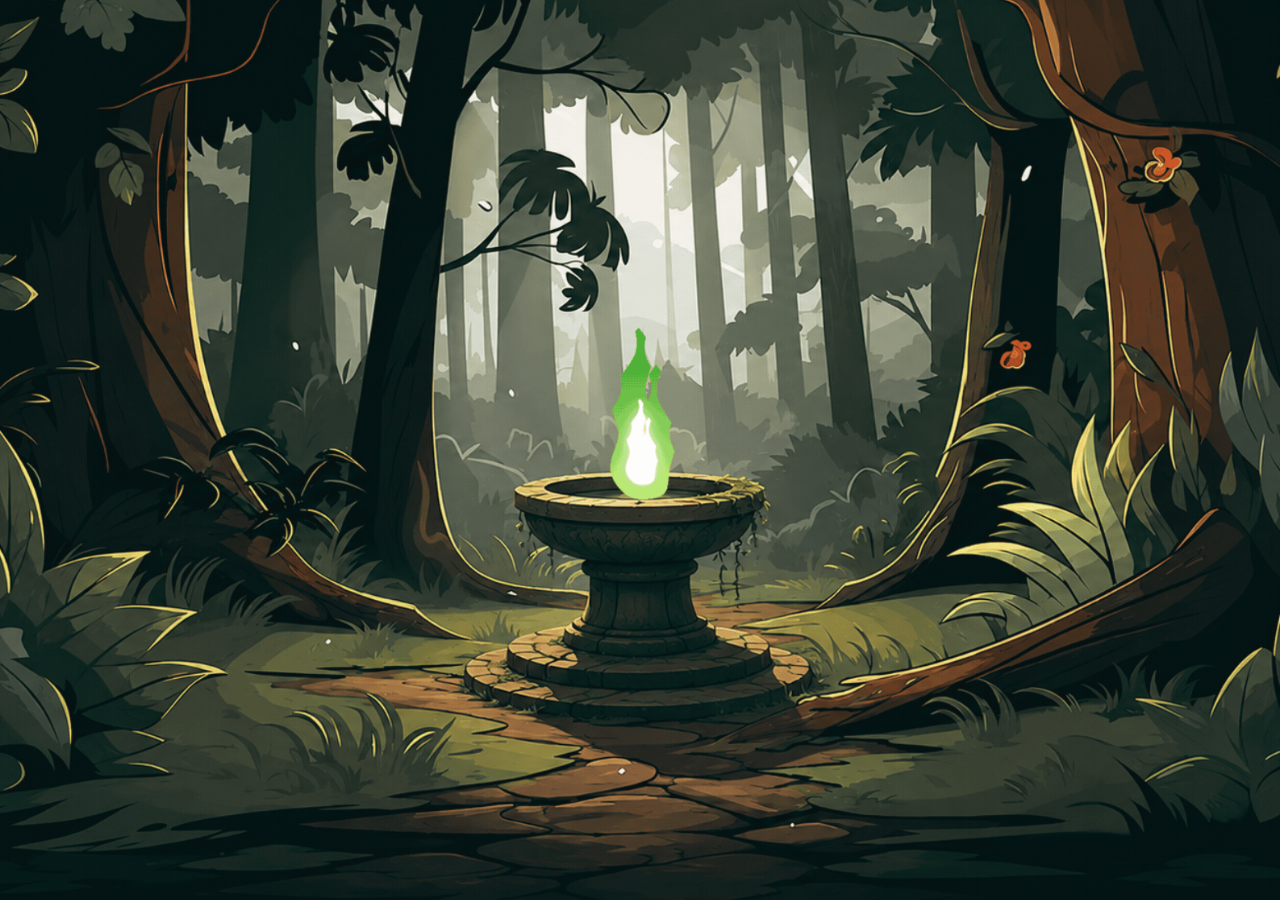
==== index.html @ 1f4b9a21 "Three Blind Mice + more" ====
<!DOCTYPE HTML>
<html>
<head>
    <meta charset="utf-8">
    <meta name="viewport" content="width=device-width, initial-scale=1.0">
    <title>The Hollow Pages</title>
    <link rel="stylesheet" href="style.css">
    <link rel="icon" type="image/x-icon" href="assets/logo-icon.png">
</head>
<body>
    <img src="assets/landing-page.gif" class="background-image" alt="Background image">
    <main>
        
        
        <!--
        <div class="get-started-container">
            <h1 id="title">The <span id="hollow">Hollow</span> Pages</h1>
            <p>Dive deep inside these <span id="innocent-text">innocent</span> tales...</p>
            <a class="get-started-button" href="home/index.html">Get Started</a>
            <div class="warning-container">
                <h2 style="font-family: 'Zalando Sans SemiExpanded', sans-serif; text-decoration: underline;">WARNING</h2>
                <p id="warning-text"><br> Some viewers might find the following content disturbing. <br> Viewer discretion is advised.</p>
            </div>
        </div>
    -->
    </main>
</body>
</html>
---- style.css ----
@import url('https://fonts.googleapis.com/css2?family=Chango&family=Schoolbell&family=Zalando+Sans+SemiExpanded:ital,wght@0,200..900;1,200..900&display=swap');

h1 {
    font-family: 'Chango', sans-serif;
}

h2 {
    font-family: 'Schoolbell', Calibri, sans-serif;
}

p {
    font-family: 'Zalando Sans SemiExpanded', Calibri, sans-serif;
}

.background-container {
    position: relative;
    height: 100vh;
    width: 100%;
    overflow: hidden;
    background-color: rgb(254, 255, 240);
}

.background-image {
    position: absolute;
    top: 0;
    left: 0;
    width: 100%;
    height: 100%;
    object-fit: cover;
    z-index: -1;
}

/*
.get-started-container {
    position: relative;
    z-index: 1;
    text-align: center;
    justify-content: center;
    max-width: 640px;
    width: 100%;
    padding-top: 300px;
    padding: 32px 16px;
    background-color: rgba(240, 255, 255, 0.773);
    border-radius: 10px;
    box-shadow: 0 12px 24px rgba(0, 0, 0, 0.2);
}

.main {
    display: flex;
    justify-content: center;
    align-items: center;
    height: 100vh;
}

#hollow {
    font-weight: bold;
    font-style: italic;
    font-family: 'Chango', 'Zalando Sans SemiExpanded', Arial, sans-serif;
    text-shadow: 0 2px 4px rgba(0, 0, 0, 0.5);
}

#innocent-text {
    font-family: 'Schoolbell', 'Zalando Sans SemiExpanded', Arial, sans-serif;
    font-weight: bold;
    font-style: italic;
    transition: all 0.2s ease;
}

#innocent-text:hover,
#innocent-text:focus-visible {
    text-shadow: 0 2px 4px rgba(254, 59, 41, 0.5);
    color: rgb(254, 59, 41);
}

.get-started-button {
    display: inline-block;
    margin-top: 5px;
    padding: 10px 20px;
    background-color: #ff402e;
    color: white;
    font-family: 'Schoolbell', 'Zalando Sans SemiExpanded', Arial, sans-serif;
    font-size: 24px;
    border-radius: 5px;
    text-decoration: none;
    box-shadow: 0 12px 24px rgba(255, 64, 46, 0.4);
    transition: transform 0.5s ease, box-shadow 0.5s ease;
}

.get-started-button:hover,
.get-started-button:focus-visible {
    transform: translateY(-2px);
    box-shadow: 0 16px 32px rgba(255, 64, 46, 0.6);
}

#title {
    transition: transform 0.2s ease, text-shadow 0.2s ease;
}

#title:hover,
#title:focus-visible {
    transform: translateY(-2px);
}

.warning-container {
    margin-top: 20px;
    padding: 10px;
    background-color: rgb(255, 200, 200);
    border: 1px solid rgb(255, 150, 150);
    border-radius: 5px;
    height: 70px;
    overflow: hidden;
    transition: height 0.5s ease;
}

.warning-container:hover,
.warning-container:focus-within {
    height: 150px;
}
*/
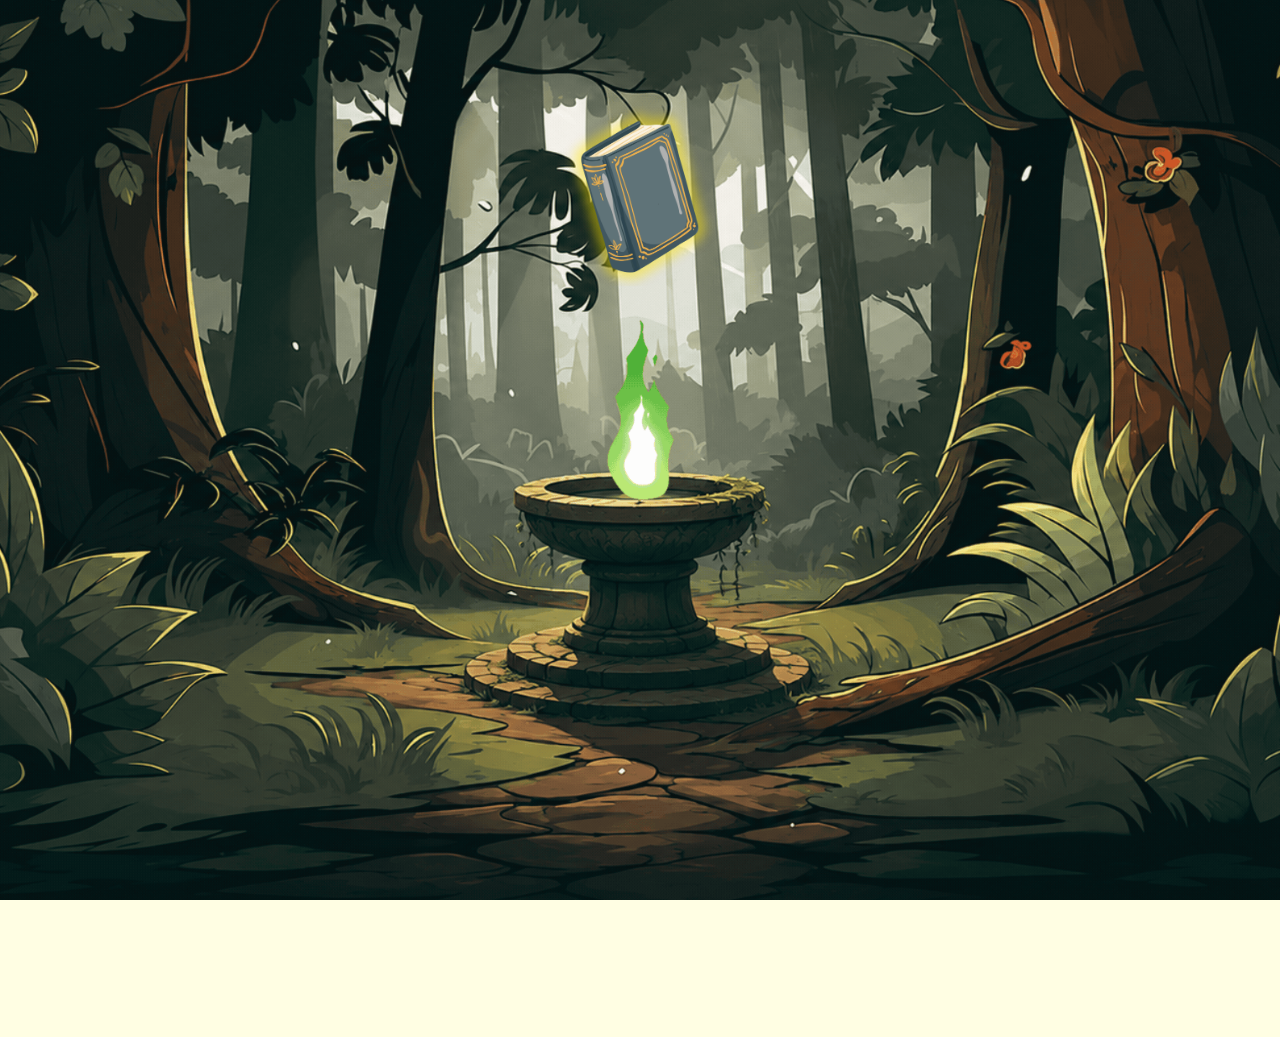
==== commit 85595458: "Landing Page" ====
--- a/index.html
+++ b/index.html
@@ -10,7 +10,25 @@
 <body>
     <img src="assets/landing-page.gif" class="background-image" alt="Background image">
     <main>
-        
+        <div class="glowing-book" id="glowing-book">
+            <img src="assets/glowing-book.png" alt="book">
+        </div>
+        <div class="open-book" id="open-book">
+            <div style="width: 100%; height: 100%; background-color: aliceblue; border-radius: 3px; border-left: solid 10px #cbcbcb; border-right: solid 10px #cbcbcb;">
+                <table width="100%" height="100%" style="border-collapse: collapse;">
+                    <tr>
+                        <td>
+                            Beneath the familiar rhythms of childhood stories lie forgotten warnings, hidden truths, and unsettling histories that many have overlooked as generations passed, inviting readers to <span>enter</span> deeper into meanings long buried beneath comforting words.
+                        </td>
+                        <td width="1%" bgcolor="#777" style="padding: 0;"></td>
+                        <td>
+                            Stories once told for comfort often carried messages shaped by fear, caution, and survival, and through <span>the Hollow Pages</span> these darker interpretations are preserved, examined, and uncovered to reveal the shadows concealed behind timeless tales.
+                        </td>
+                    </tr>
+                </table>
+            </div>
+        </div>
+        <div id="fade-overlay"></div>
         
         <!--
         <div class="get-started-container">
@@ -24,5 +42,6 @@
         </div>
     -->
     </main>
+    <script src="script.js" type="text/javascript"></script>
 </body>
 </html>
--- a/style.css
+++ b/style.css
@@ -1,15 +1,9 @@
 @import url('https://fonts.googleapis.com/css2?family=Chango&family=Schoolbell&family=Zalando+Sans+SemiExpanded:ital,wght@0,200..900;1,200..900&display=swap');
 
-h1 {
-    font-family: 'Chango', sans-serif;
-}
-
-h2 {
-    font-family: 'Schoolbell', Calibri, sans-serif;
-}
-
-p {
-    font-family: 'Zalando Sans SemiExpanded', Calibri, sans-serif;
+body {
+    background-color: #fffee3;
+    font-family: 'Zalando Sans SemiExpanded', sans-serif;
+    margin: 0;
 }
 
 .background-container {
@@ -30,90 +24,89 @@
     z-index: -1;
 }
 
-/*
-.get-started-container {
-    position: relative;
-    z-index: 1;
-    text-align: center;
-    justify-content: center;
-    max-width: 640px;
-    width: 100%;
-    padding-top: 300px;
-    padding: 32px 16px;
-    background-color: rgba(240, 255, 255, 0.773);
-    border-radius: 10px;
-    box-shadow: 0 12px 24px rgba(0, 0, 0, 0.2);
+@keyframes floatAnimation {
+    0% { transform: translateY(0px); }
+    50% { transform: translateY(-20px); }
+    100% { transform: translateY(0px); }
 }
 
-.main {
-    display: flex;
-    justify-content: center;
-    align-items: center;
-    height: 100vh;
+.glowing-book {
+    position: absolute;
+    width: 150px;
+    height: auto;
+    top: 22%;
+    left: 50%;
+    transform: translate(-50%, -50%);
 }
 
-#hollow {
-    font-weight: bold;
-    font-style: italic;
-    font-family: 'Chango', 'Zalando Sans SemiExpanded', Arial, sans-serif;
-    text-shadow: 0 2px 4px rgba(0, 0, 0, 0.5);
+.glowing-book img {
+    width: 100%;
+    height: 100%;
+    animation: floatAnimation 2s ease-in-out infinite;
 }
 
-#innocent-text {
-    font-family: 'Schoolbell', 'Zalando Sans SemiExpanded', Arial, sans-serif;
-    font-weight: bold;
-    font-style: italic;
-    transition: all 0.2s ease;
+.glowing-book img:hover, .glowing-book img:focus {
+    cursor: pointer;
 }
 
-#innocent-text:hover,
-#innocent-text:focus-visible {
-    text-shadow: 0 2px 4px rgba(254, 59, 41, 0.5);
-    color: rgb(254, 59, 41);
+.open-book {
+    position: relative;
+    z-index: 2;
+    width: 80vw;
+    height: 80vh;
+    margin: 5vh auto;
+    padding: 3rem;
+    background-color: #0E2FA8;
+    border-radius: 20px;
+    box-shadow: 0 10px 30px rgba(0, 0, 0, 0.2);
+    opacity: 0;
+    pointer-events: none;
+    transition: opacity 0.4s ease;
 }
 
-.get-started-button {
-    display: inline-block;
-    margin-top: 5px;
-    padding: 10px 20px;
-    background-color: #ff402e;
-    color: white;
-    font-family: 'Schoolbell', 'Zalando Sans SemiExpanded', Arial, sans-serif;
-    font-size: 24px;
-    border-radius: 5px;
-    text-decoration: none;
-    box-shadow: 0 12px 24px rgba(255, 64, 46, 0.4);
-    transition: transform 0.5s ease, box-shadow 0.5s ease;
+.open-book.active {
+    opacity: 1;
+    pointer-events: auto;
 }
 
-.get-started-button:hover,
-.get-started-button:focus-visible {
-    transform: translateY(-2px);
-    box-shadow: 0 16px 32px rgba(255, 64, 46, 0.6);
+.open-book td {
+    padding: 40px;
+    font-size: clamp(2vh, 3.5vh, 4vh);
+    color: black;
+    line-height: 8vh;
 }
 
-#title {
-    transition: transform 0.2s ease, text-shadow 0.2s ease;
+.open-book td span {
+    text-decoration: underline;
+    text-decoration-color: transparent;
+    transition: all 0.3s ease;
 }
 
-#title:hover,
-#title:focus-visible {
-    transform: translateY(-2px);
+.open-book td span:hover {
+    color: #ffa719;
+    text-decoration-color: #ffa719;
 }
 
-.warning-container {
-    margin-top: 20px;
-    padding: 10px;
-    background-color: rgb(255, 200, 200);
-    border: 1px solid rgb(255, 150, 150);
-    border-radius: 5px;
-    height: 70px;
-    overflow: hidden;
-    transition: height 0.5s ease;
+.open-book td span.active {
+    color: #ffa719;
+    text-decoration-color: #ffa719;
 }
 
-.warning-container:hover,
-.warning-container:focus-within {
-    height: 150px;
+#fade-overlay {
+    position: absolute;
+    top: 0;
+    left: 0;
+    width: 100%;
+    height: 100%;
+    object-fit: cover;
+    z-index: 20;
+    background-color: black;
+    opacity: 0;
+    pointer-events: none;
+    transition: all 0.5s ease;
 }
-*/+
+#fade-overlay.active {
+    opacity: 1;
+    pointer-events: auto;
+}
